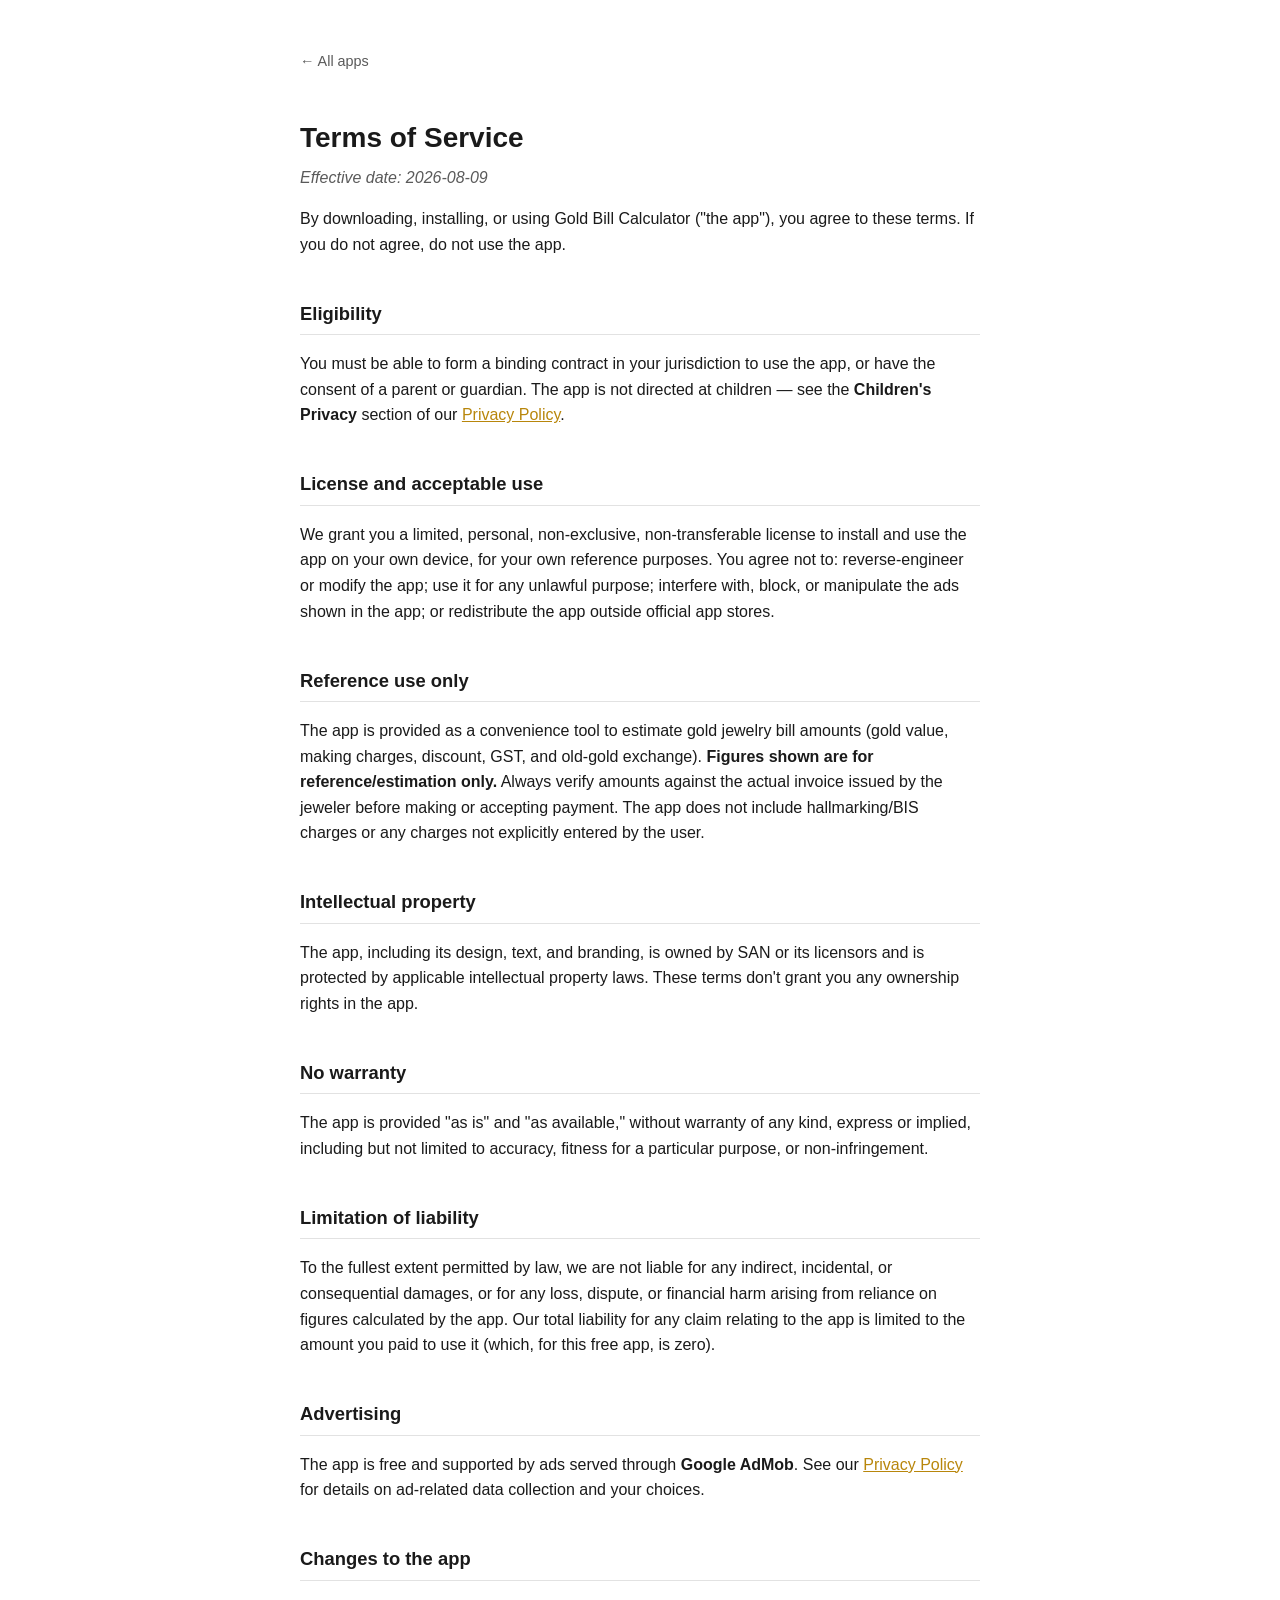
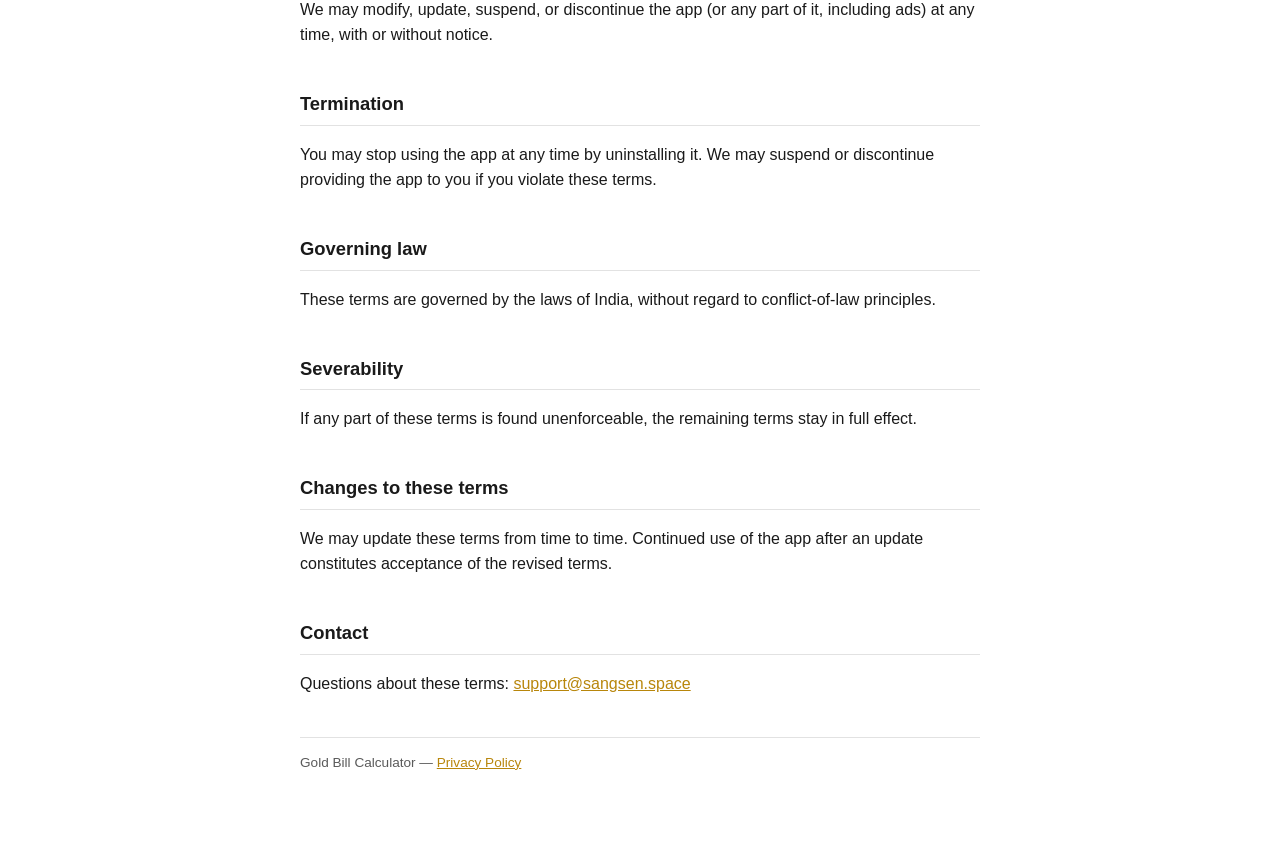
==== goldcalculator/terms-of-service.html @ dbc112a4 "Add privacy policy and terms of service for Gold Bill Calculator" ====
<!doctype html>
<html lang="en">
<head>
  <meta charset="utf-8">
  <meta name="viewport" content="width=device-width, initial-scale=1">
  <title>Terms of Service — Gold Bill Calculator</title>
  <link rel="stylesheet" href="/style.css">
</head>
<body>
  <main>
    <a class="back-link" href="/">&larr; All apps</a>
    <h1>Terms of Service</h1>
    <p class="effective-date">Effective date: 2026-08-09</p>

    <p>By downloading, installing, or using Gold Bill Calculator ("the
    app"), you agree to these terms. If you do not agree, do not use the
    app.</p>

    <h2>Eligibility</h2>
    <p>You must be able to form a binding contract in your jurisdiction to
    use the app, or have the consent of a parent or guardian. The app is
    not directed at children — see the <strong>Children's Privacy</strong>
    section of our <a href="/goldcalculator/privacy-policy.html">Privacy
    Policy</a>.</p>

    <h2>License and acceptable use</h2>
    <p>We grant you a limited, personal, non-exclusive, non-transferable
    license to install and use the app on your own device, for your own
    reference purposes. You agree not to: reverse-engineer or modify the
    app; use it for any unlawful purpose; interfere with, block, or
    manipulate the ads shown in the app; or redistribute the app outside
    official app stores.</p>

    <h2>Reference use only</h2>
    <p>The app is provided as a convenience tool to estimate gold jewelry
    bill amounts (gold value, making charges, discount, GST, and old-gold
    exchange). <strong>Figures shown are for reference/estimation
    only.</strong> Always verify amounts against the actual invoice issued
    by the jeweler before making or accepting payment. The app does not
    include hallmarking/BIS charges or any charges not explicitly entered
    by the user.</p>

    <h2>Intellectual property</h2>
    <p>The app, including its design, text, and branding, is owned by SAN
    or its licensors and is protected by applicable intellectual property
    laws. These terms don't grant you any ownership rights in the app.</p>

    <h2>No warranty</h2>
    <p>The app is provided "as is" and "as available," without warranty of
    any kind, express or implied, including but not limited to accuracy,
    fitness for a particular purpose, or non-infringement.</p>

    <h2>Limitation of liability</h2>
    <p>To the fullest extent permitted by law, we are not liable for any
    indirect, incidental, or consequential damages, or for any loss,
    dispute, or financial harm arising from reliance on figures calculated
    by the app. Our total liability for any claim relating to the app is
    limited to the amount you paid to use it (which, for this free app, is
    zero).</p>

    <h2>Advertising</h2>
    <p>The app is free and supported by ads served through <strong>Google
    AdMob</strong>. See our <a href="/goldcalculator/privacy-policy.html">Privacy
    Policy</a> for details on ad-related data collection and your
    choices.</p>

    <h2>Changes to the app</h2>
    <p>We may modify, update, suspend, or discontinue the app (or any part
    of it, including ads) at any time, with or without notice.</p>

    <h2>Termination</h2>
    <p>You may stop using the app at any time by uninstalling it. We may
    suspend or discontinue providing the app to you if you violate these
    terms.</p>

    <h2>Governing law</h2>
    <p>These terms are governed by the laws of India, without regard to
    conflict-of-law principles.</p>

    <h2>Severability</h2>
    <p>If any part of these terms is found unenforceable, the remaining
    terms stay in full effect.</p>

    <h2>Changes to these terms</h2>
    <p>We may update these terms from time to time. Continued use of the
    app after an update constitutes acceptance of the revised terms.</p>

    <h2>Contact</h2>
    <p>Questions about these terms:
    <a href="mailto:support@sangsen.space">support@sangsen.space</a></p>

    <footer>Gold Bill Calculator — <a href="/goldcalculator/privacy-policy.html">Privacy Policy</a></footer>
  </main>
</body>
</html>
---- style.css ----
:root {
  color-scheme: light dark;
  --bg: #ffffff;
  --ink: #1a1a1a;
  --ink-soft: #5a5a5a;
  --border: #e2e2e2;
  --accent: #b8860b;
  --card-bg: #faf9f7;
}

@media (prefers-color-scheme: dark) {
  :root {
    --bg: #121212;
    --ink: #ececec;
    --ink-soft: #a3a3a3;
    --border: #2c2c2c;
    --accent: #d4a72c;
    --card-bg: #1a1a1a;
  }
}

* {
  box-sizing: border-box;
}

body {
  margin: 0;
  background: var(--bg);
  color: var(--ink);
  font-family: -apple-system, BlinkMacSystemFont, "Segoe UI", Roboto,
    Helvetica, Arial, sans-serif;
  line-height: 1.6;
}

main {
  max-width: 720px;
  margin: 0 auto;
  padding: 48px 20px 80px;
}

h1 {
  font-size: 1.75rem;
  margin-bottom: 4px;
}

h2 {
  font-size: 1.15rem;
  margin-top: 2.25em;
  border-bottom: 1px solid var(--border);
  padding-bottom: 6px;
}

.effective-date {
  color: var(--ink-soft);
  font-style: italic;
  margin-top: 0;
}

a {
  color: var(--accent);
}

.back-link {
  display: inline-block;
  margin-bottom: 24px;
  font-size: 0.9rem;
  color: var(--ink-soft);
  text-decoration: none;
}

.back-link:hover {
  color: var(--accent);
}

.app-list {
  list-style: none;
  padding: 0;
  margin: 24px 0 0;
}

.app-list li {
  border: 1px solid var(--border);
  border-radius: 10px;
  padding: 16px 18px;
  margin-bottom: 12px;
  background: var(--card-bg);
}

.app-list a {
  font-weight: 600;
  text-decoration: none;
}

.app-list a:hover {
  text-decoration: underline;
}

.doc-links a {
  margin-right: 16px;
}

footer {
  margin-top: 3em;
  padding-top: 1em;
  border-top: 1px solid var(--border);
  color: var(--ink-soft);
  font-size: 0.85rem;
}
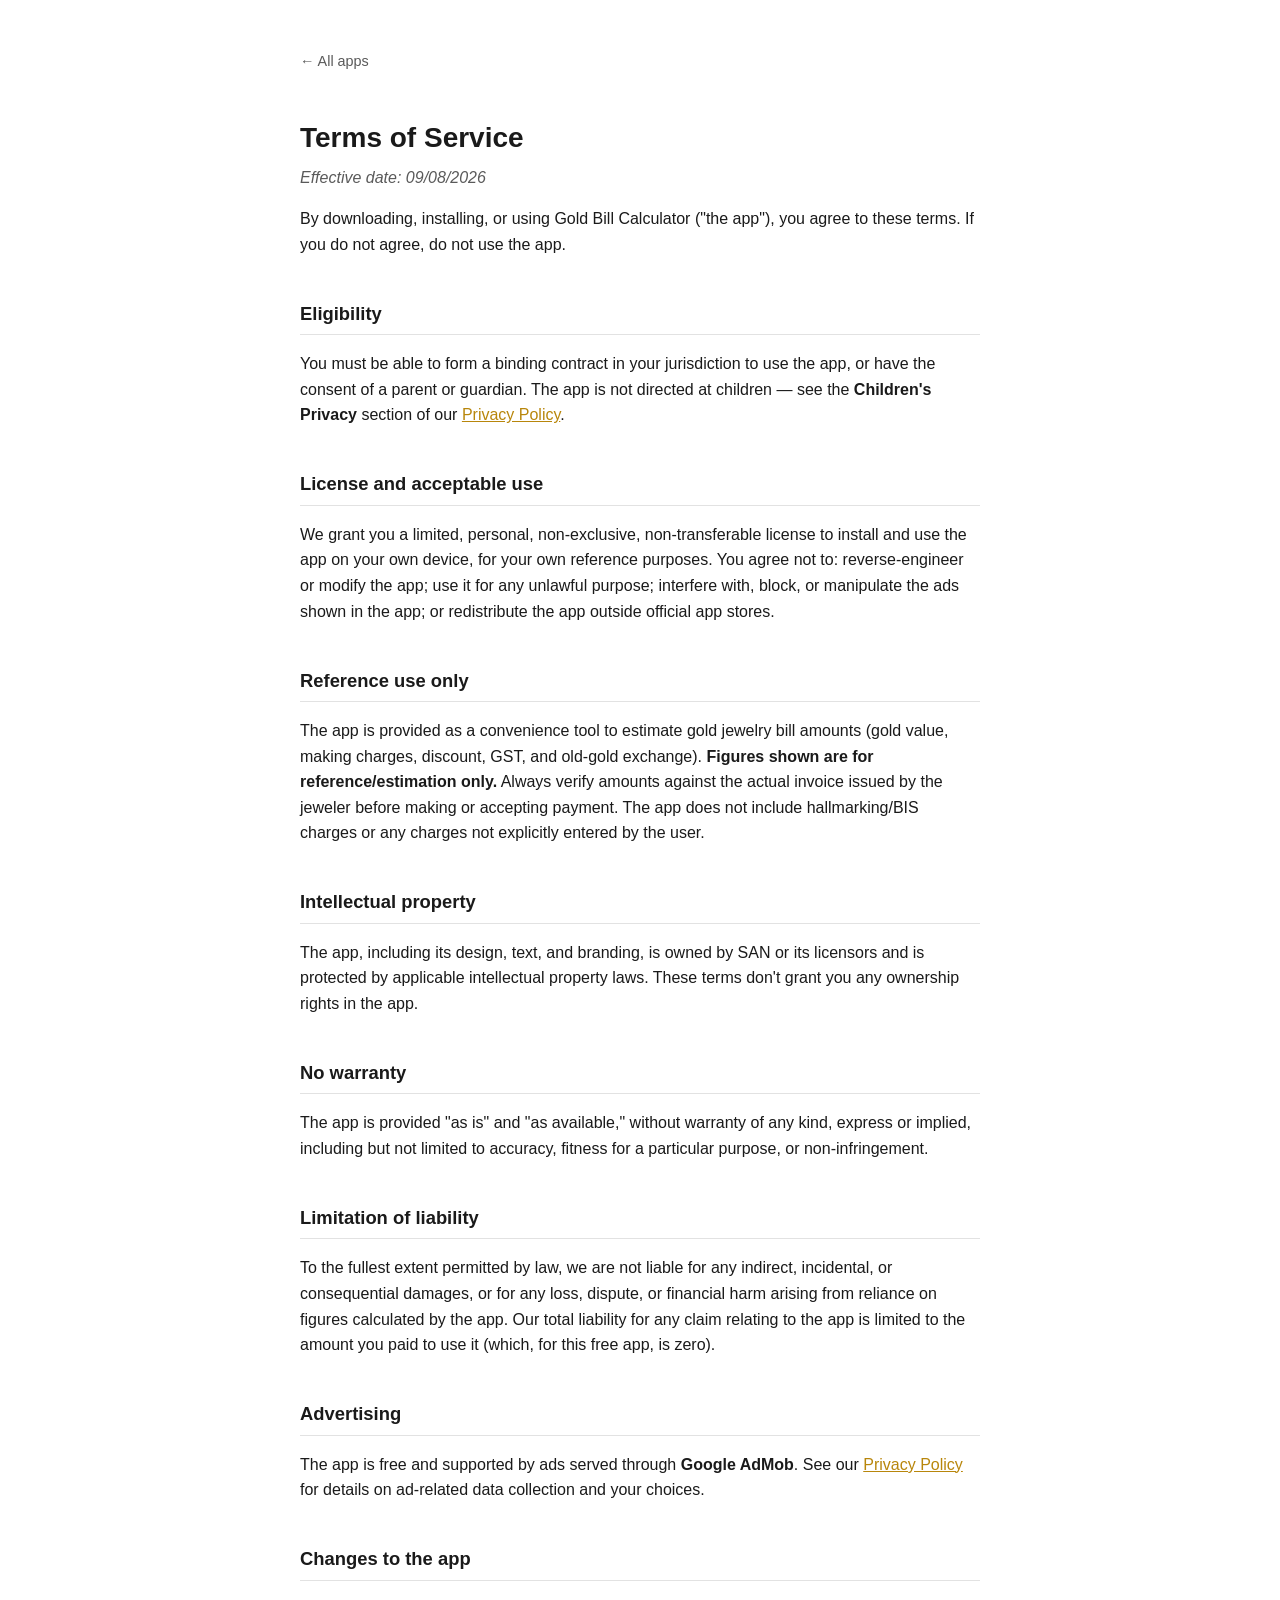
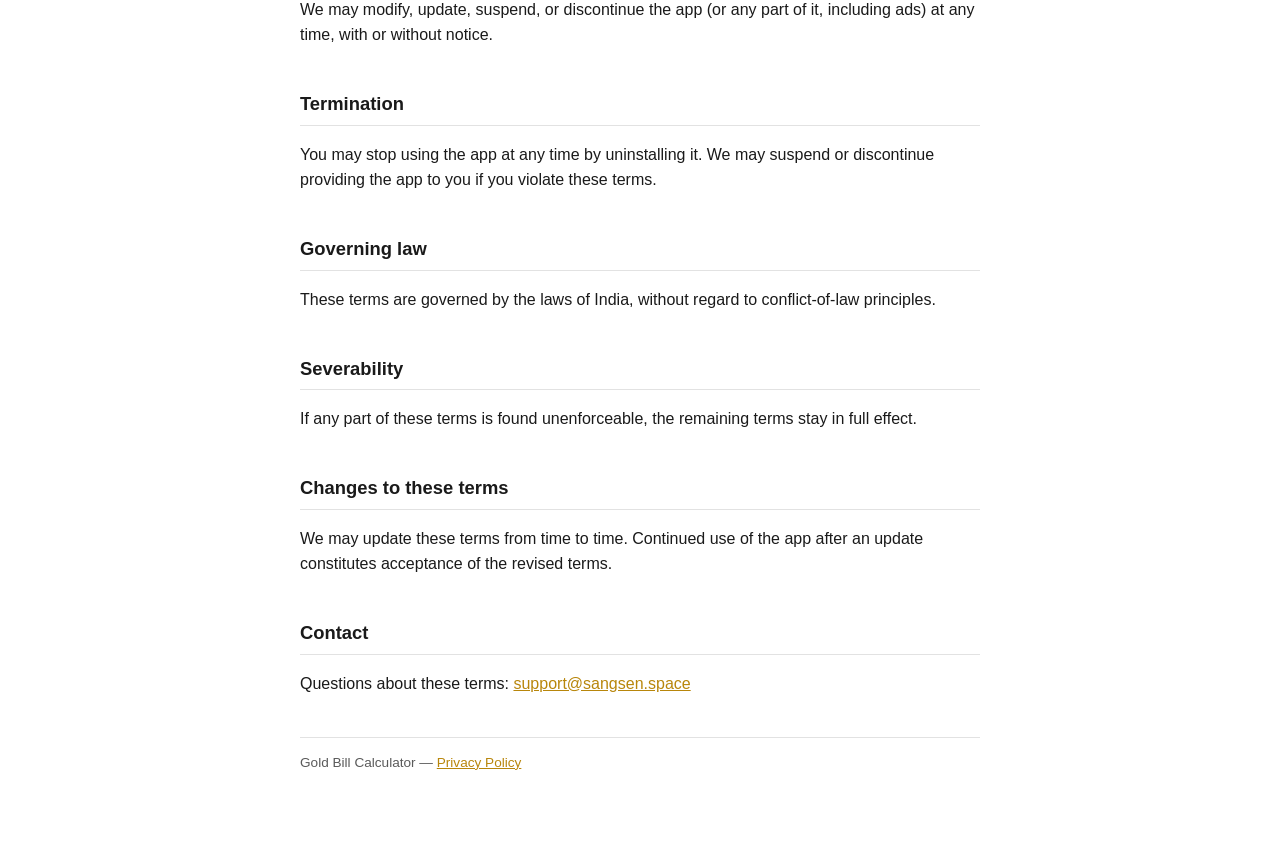
==== commit ae05d405: "Use dd/mm/yyyy effective date format" ====
--- a/goldcalculator/terms-of-service.html
+++ b/goldcalculator/terms-of-service.html
@@ -10,7 +10,7 @@
   <main>
     <a class="back-link" href="/">&larr; All apps</a>
     <h1>Terms of Service</h1>
-    <p class="effective-date">Effective date: 2026-08-09</p>
+    <p class="effective-date">Effective date: 09/08/2026</p>
 
     <p>By downloading, installing, or using Gold Bill Calculator ("the
     app"), you agree to these terms. If you do not agree, do not use the
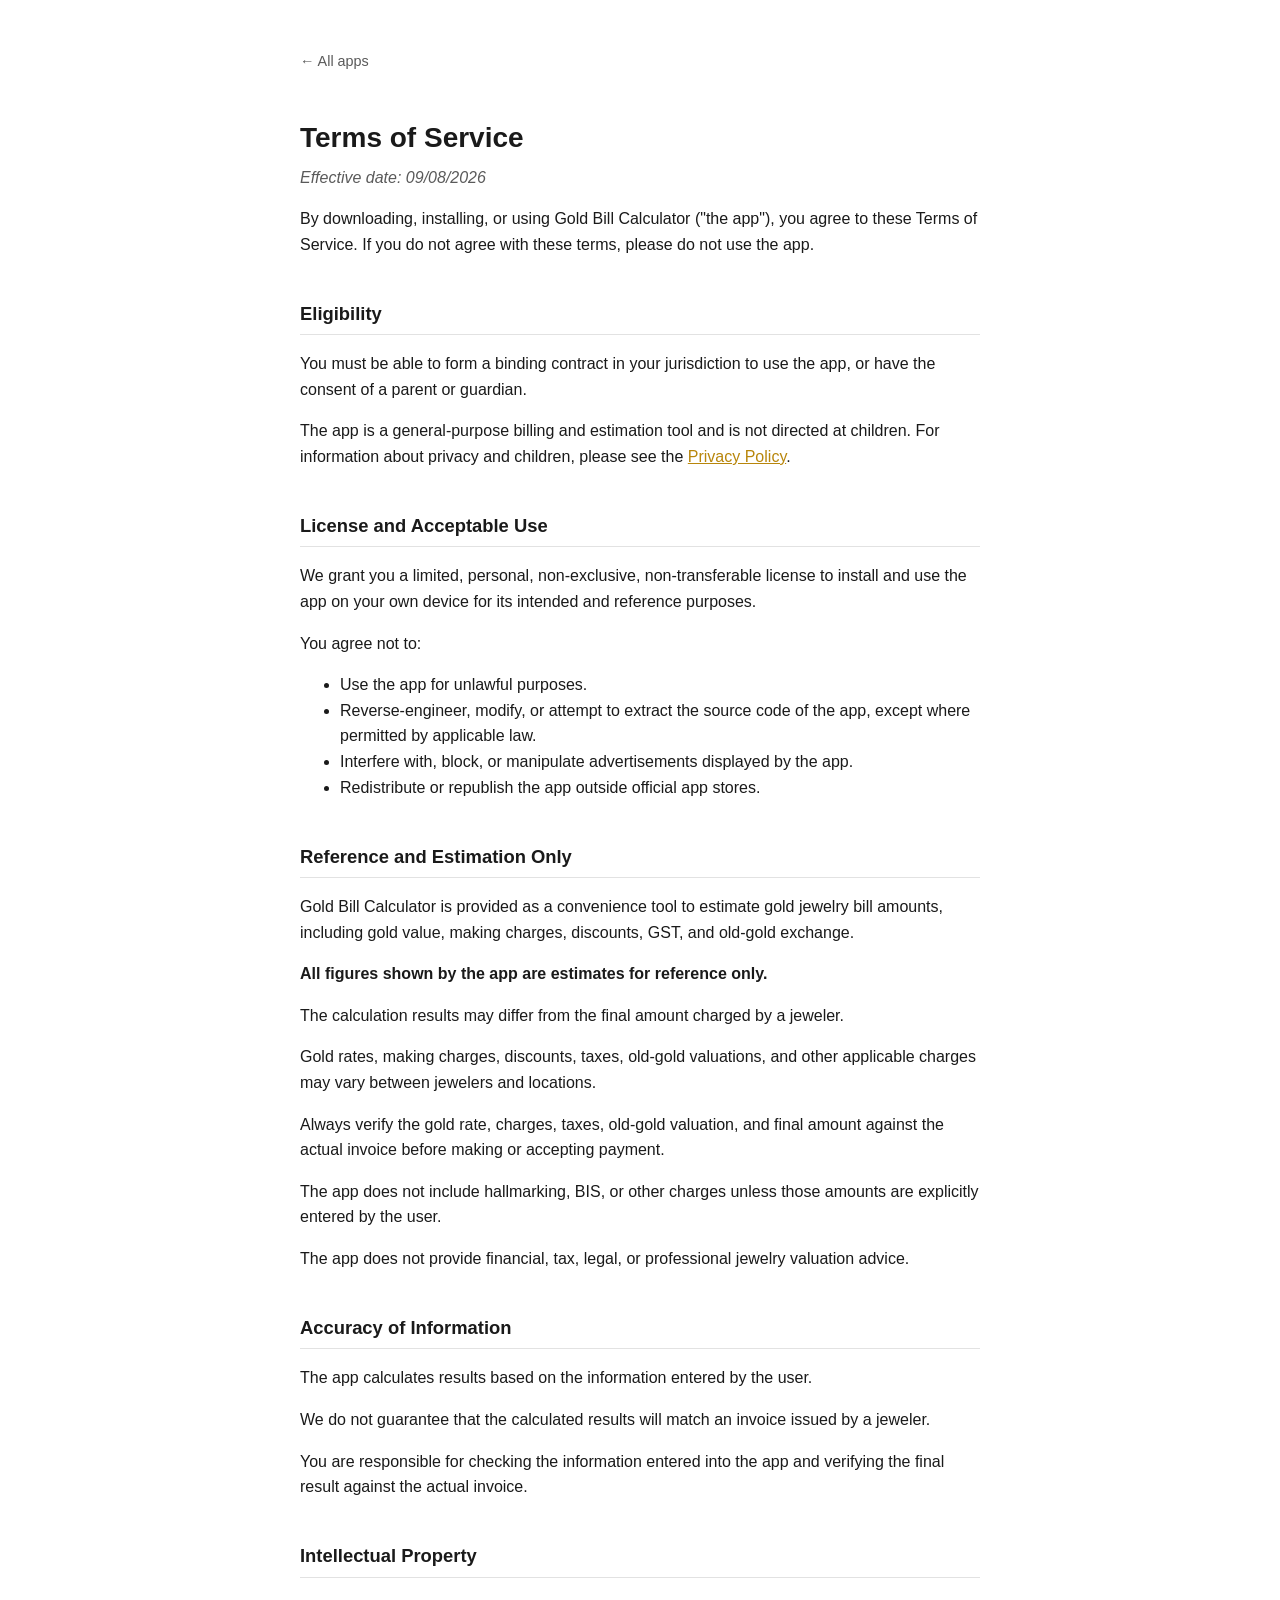
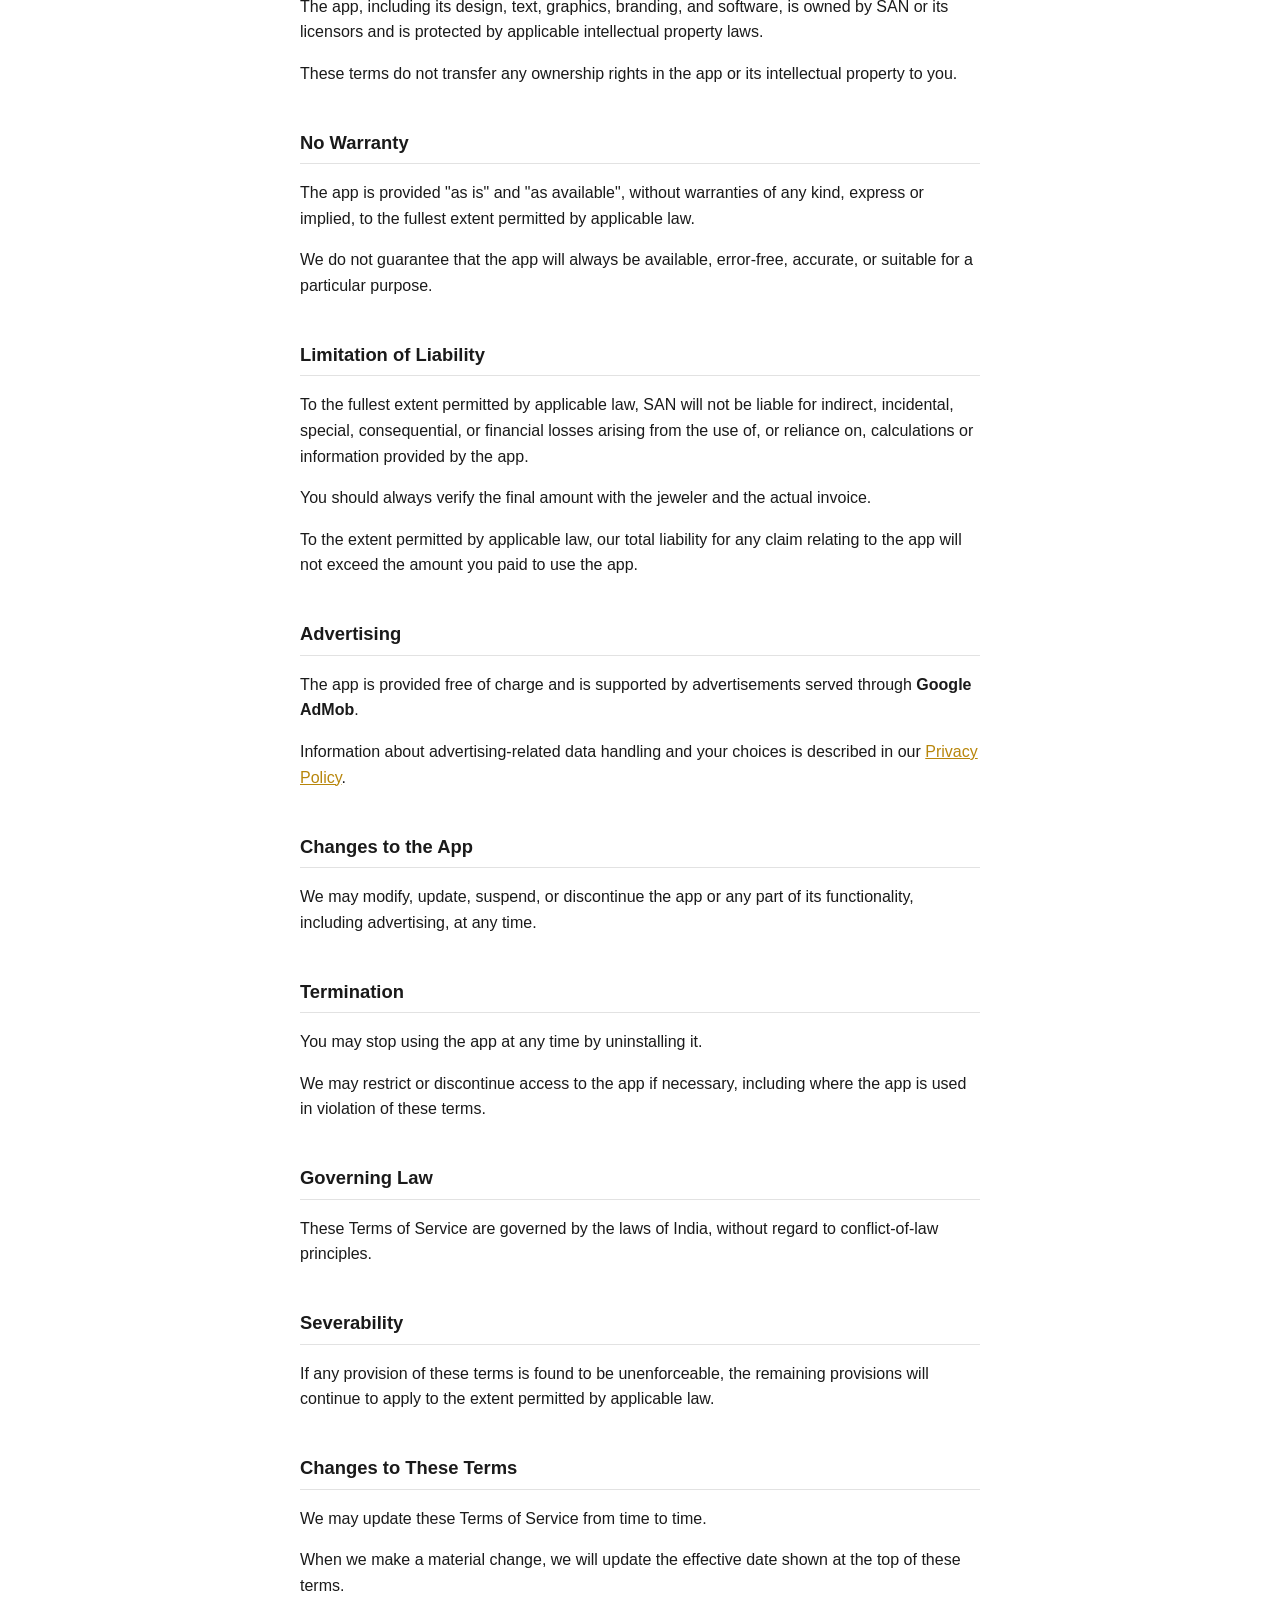
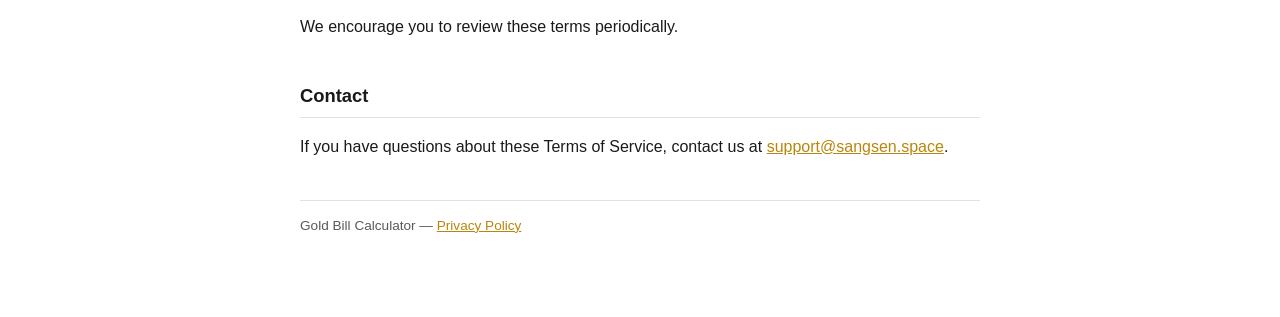
==== commit 7522f37f: "Rewrite privacy policy and terms with clearer AdMob/data disclosure" ====
--- a/goldcalculator/terms-of-service.html
+++ b/goldcalculator/terms-of-service.html
@@ -13,81 +13,118 @@
     <p class="effective-date">Effective date: 09/08/2026</p>
 
     <p>By downloading, installing, or using Gold Bill Calculator ("the
-    app"), you agree to these terms. If you do not agree, do not use the
-    app.</p>
+    app"), you agree to these Terms of Service. If you do not agree with
+    these terms, please do not use the app.</p>
 
     <h2>Eligibility</h2>
     <p>You must be able to form a binding contract in your jurisdiction to
-    use the app, or have the consent of a parent or guardian. The app is
-    not directed at children — see the <strong>Children's Privacy</strong>
-    section of our <a href="/goldcalculator/privacy-policy.html">Privacy
-    Policy</a>.</p>
+    use the app, or have the consent of a parent or guardian.</p>
+    <p>The app is a general-purpose billing and estimation tool and is not
+    directed at children. For information about privacy and children,
+    please see the
+    <a href="/goldcalculator/privacy-policy.html">Privacy Policy</a>.</p>
 
-    <h2>License and acceptable use</h2>
+    <h2>License and Acceptable Use</h2>
     <p>We grant you a limited, personal, non-exclusive, non-transferable
-    license to install and use the app on your own device, for your own
-    reference purposes. You agree not to: reverse-engineer or modify the
-    app; use it for any unlawful purpose; interfere with, block, or
-    manipulate the ads shown in the app; or redistribute the app outside
-    official app stores.</p>
+    license to install and use the app on your own device for its intended
+    and reference purposes.</p>
+    <p>You agree not to:</p>
+    <ul>
+      <li>Use the app for unlawful purposes.</li>
+      <li>Reverse-engineer, modify, or attempt to extract the source code
+      of the app, except where permitted by applicable law.</li>
+      <li>Interfere with, block, or manipulate advertisements displayed by
+      the app.</li>
+      <li>Redistribute or republish the app outside official app
+      stores.</li>
+    </ul>
 
-    <h2>Reference use only</h2>
-    <p>The app is provided as a convenience tool to estimate gold jewelry
-    bill amounts (gold value, making charges, discount, GST, and old-gold
-    exchange). <strong>Figures shown are for reference/estimation
-    only.</strong> Always verify amounts against the actual invoice issued
-    by the jeweler before making or accepting payment. The app does not
-    include hallmarking/BIS charges or any charges not explicitly entered
-    by the user.</p>
+    <h2>Reference and Estimation Only</h2>
+    <p>Gold Bill Calculator is provided as a convenience tool to estimate
+    gold jewelry bill amounts, including gold value, making charges,
+    discounts, GST, and old-gold exchange.</p>
+    <p><strong>All figures shown by the app are estimates for reference
+    only.</strong></p>
+    <p>The calculation results may differ from the final amount charged by
+    a jeweler.</p>
+    <p>Gold rates, making charges, discounts, taxes, old-gold valuations,
+    and other applicable charges may vary between jewelers and
+    locations.</p>
+    <p>Always verify the gold rate, charges, taxes, old-gold valuation, and
+    final amount against the actual invoice before making or accepting
+    payment.</p>
+    <p>The app does not include hallmarking, BIS, or other charges unless
+    those amounts are explicitly entered by the user.</p>
+    <p>The app does not provide financial, tax, legal, or professional
+    jewelry valuation advice.</p>
 
-    <h2>Intellectual property</h2>
-    <p>The app, including its design, text, and branding, is owned by SAN
-    or its licensors and is protected by applicable intellectual property
-    laws. These terms don't grant you any ownership rights in the app.</p>
+    <h2>Accuracy of Information</h2>
+    <p>The app calculates results based on the information entered by the
+    user.</p>
+    <p>We do not guarantee that the calculated results will match an
+    invoice issued by a jeweler.</p>
+    <p>You are responsible for checking the information entered into the
+    app and verifying the final result against the actual invoice.</p>
 
-    <h2>No warranty</h2>
-    <p>The app is provided "as is" and "as available," without warranty of
-    any kind, express or implied, including but not limited to accuracy,
-    fitness for a particular purpose, or non-infringement.</p>
+    <h2>Intellectual Property</h2>
+    <p>The app, including its design, text, graphics, branding, and
+    software, is owned by SAN or its licensors and is protected by
+    applicable intellectual property laws.</p>
+    <p>These terms do not transfer any ownership rights in the app or its
+    intellectual property to you.</p>
 
-    <h2>Limitation of liability</h2>
-    <p>To the fullest extent permitted by law, we are not liable for any
-    indirect, incidental, or consequential damages, or for any loss,
-    dispute, or financial harm arising from reliance on figures calculated
-    by the app. Our total liability for any claim relating to the app is
-    limited to the amount you paid to use it (which, for this free app, is
-    zero).</p>
+    <h2>No Warranty</h2>
+    <p>The app is provided "as is" and "as available", without warranties
+    of any kind, express or implied, to the fullest extent permitted by
+    applicable law.</p>
+    <p>We do not guarantee that the app will always be available,
+    error-free, accurate, or suitable for a particular purpose.</p>
+
+    <h2>Limitation of Liability</h2>
+    <p>To the fullest extent permitted by applicable law, SAN will not be
+    liable for indirect, incidental, special, consequential, or financial
+    losses arising from the use of, or reliance on, calculations or
+    information provided by the app.</p>
+    <p>You should always verify the final amount with the jeweler and the
+    actual invoice.</p>
+    <p>To the extent permitted by applicable law, our total liability for
+    any claim relating to the app will not exceed the amount you paid to
+    use the app.</p>
 
     <h2>Advertising</h2>
-    <p>The app is free and supported by ads served through <strong>Google
-    AdMob</strong>. See our <a href="/goldcalculator/privacy-policy.html">Privacy
-    Policy</a> for details on ad-related data collection and your
-    choices.</p>
+    <p>The app is provided free of charge and is supported by advertisements
+    served through <strong>Google AdMob</strong>.</p>
+    <p>Information about advertising-related data handling and your choices
+    is described in our
+    <a href="/goldcalculator/privacy-policy.html">Privacy Policy</a>.</p>
 
-    <h2>Changes to the app</h2>
-    <p>We may modify, update, suspend, or discontinue the app (or any part
-    of it, including ads) at any time, with or without notice.</p>
+    <h2>Changes to the App</h2>
+    <p>We may modify, update, suspend, or discontinue the app or any part
+    of its functionality, including advertising, at any time.</p>
 
     <h2>Termination</h2>
-    <p>You may stop using the app at any time by uninstalling it. We may
-    suspend or discontinue providing the app to you if you violate these
-    terms.</p>
+    <p>You may stop using the app at any time by uninstalling it.</p>
+    <p>We may restrict or discontinue access to the app if necessary,
+    including where the app is used in violation of these terms.</p>
 
-    <h2>Governing law</h2>
-    <p>These terms are governed by the laws of India, without regard to
-    conflict-of-law principles.</p>
+    <h2>Governing Law</h2>
+    <p>These Terms of Service are governed by the laws of India, without
+    regard to conflict-of-law principles.</p>
 
     <h2>Severability</h2>
-    <p>If any part of these terms is found unenforceable, the remaining
-    terms stay in full effect.</p>
+    <p>If any provision of these terms is found to be unenforceable, the
+    remaining provisions will continue to apply to the extent permitted by
+    applicable law.</p>
 
-    <h2>Changes to these terms</h2>
-    <p>We may update these terms from time to time. Continued use of the
-    app after an update constitutes acceptance of the revised terms.</p>
+    <h2>Changes to These Terms</h2>
+    <p>We may update these Terms of Service from time to time.</p>
+    <p>When we make a material change, we will update the effective date
+    shown at the top of these terms.</p>
+    <p>We encourage you to review these terms periodically.</p>
 
     <h2>Contact</h2>
-    <p>Questions about these terms:
-    <a href="mailto:support@sangsen.space">support@sangsen.space</a></p>
+    <p>If you have questions about these Terms of Service, contact us at
+    <a href="mailto:support@sangsen.space">support@sangsen.space</a>.</p>
 
     <footer>Gold Bill Calculator — <a href="/goldcalculator/privacy-policy.html">Privacy Policy</a></footer>
   </main>
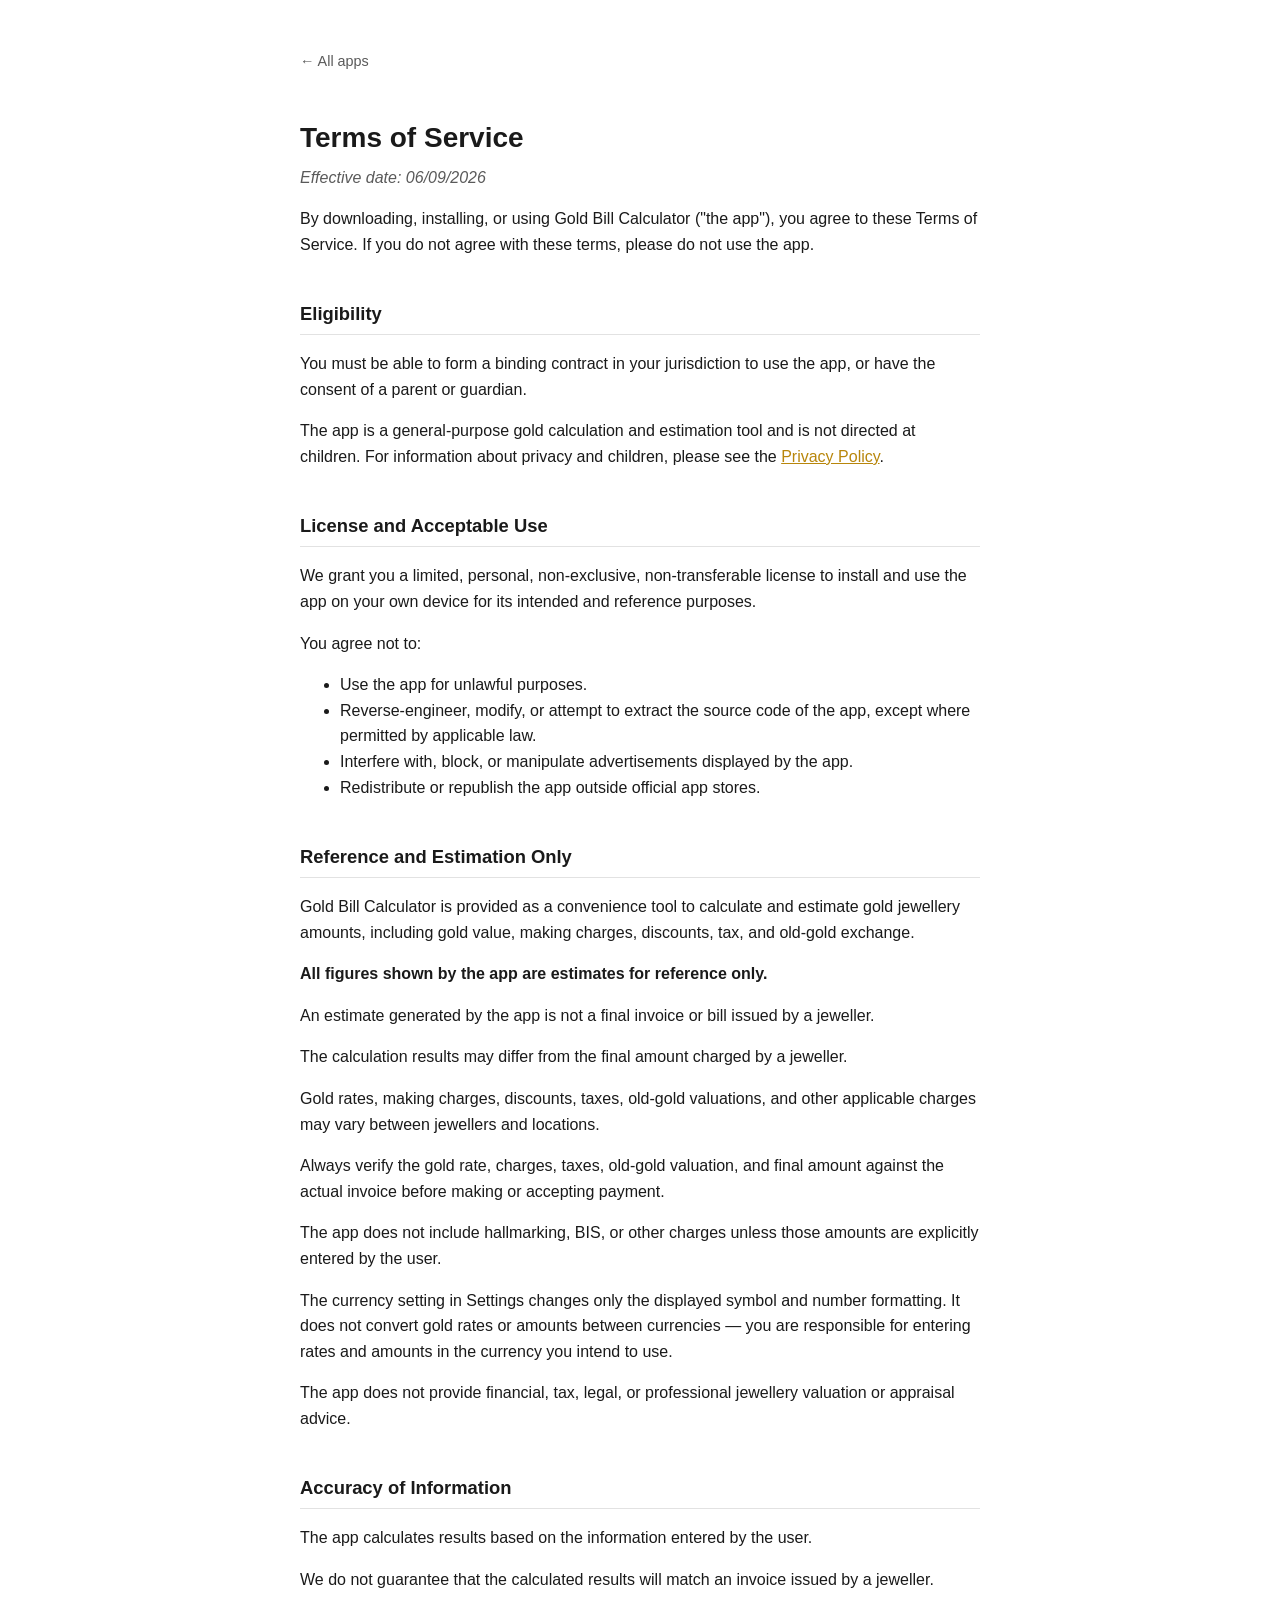
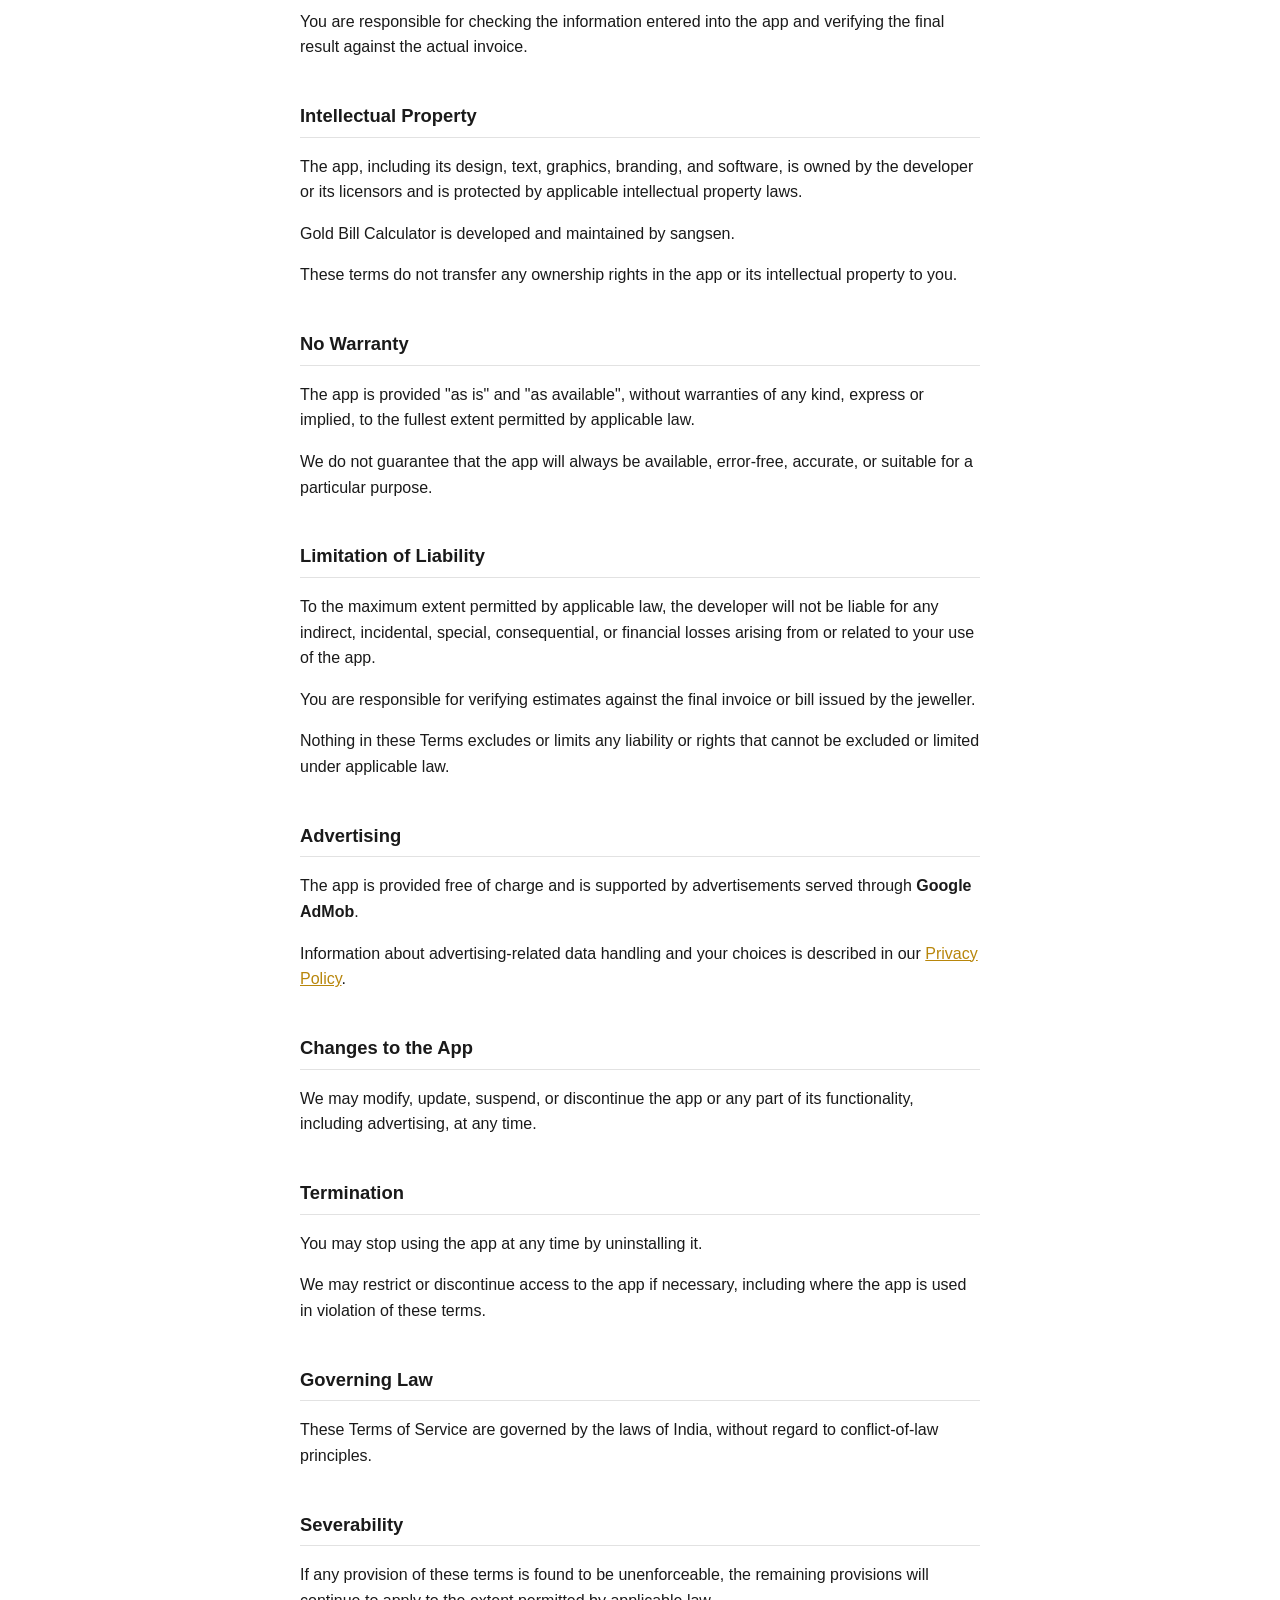
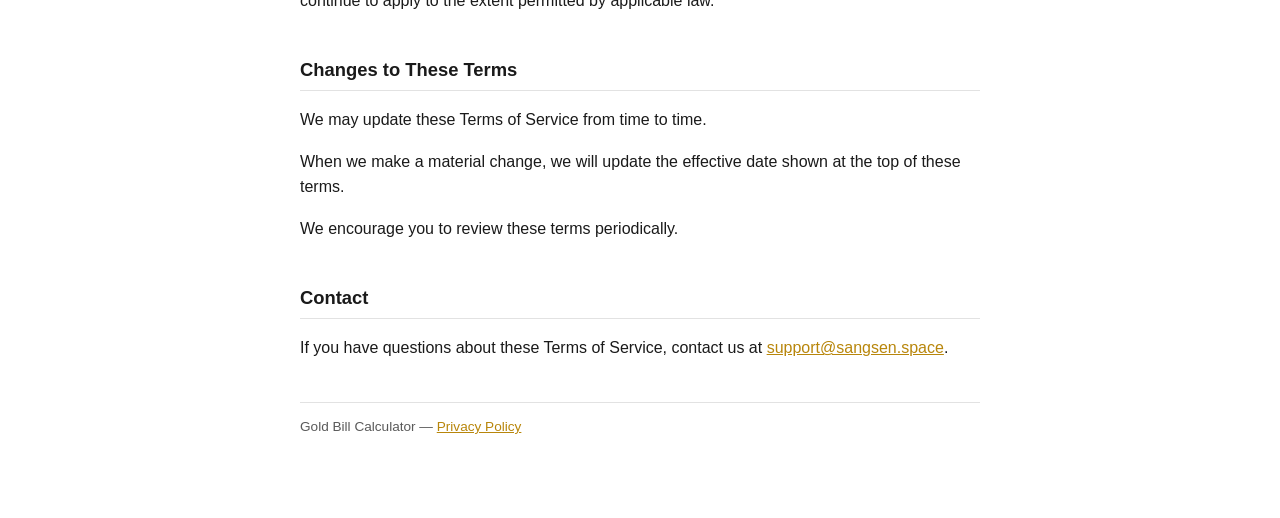
==== commit 07987e99: "Sync Gold Bill Calculator legal pages with app (effective 06/09/2026) Brings the hosted copies in li" ====
--- a/goldcalculator/terms-of-service.html
+++ b/goldcalculator/terms-of-service.html
@@ -10,7 +10,7 @@
   <main>
     <a class="back-link" href="/">&larr; All apps</a>
     <h1>Terms of Service</h1>
-    <p class="effective-date">Effective date: 09/08/2026</p>
+    <p class="effective-date">Effective date: 06/09/2026</p>
 
     <p>By downloading, installing, or using Gold Bill Calculator ("the
     app"), you agree to these Terms of Service. If you do not agree with
@@ -19,8 +19,8 @@
     <h2>Eligibility</h2>
     <p>You must be able to form a binding contract in your jurisdiction to
     use the app, or have the consent of a parent or guardian.</p>
-    <p>The app is a general-purpose billing and estimation tool and is not
-    directed at children. For information about privacy and children,
+    <p>The app is a general-purpose gold calculation and estimation tool and
+    is not directed at children. For information about privacy and children,
     please see the
     <a href="/goldcalculator/privacy-policy.html">Privacy Policy</a>.</p>
 
@@ -40,36 +40,43 @@
     </ul>
 
     <h2>Reference and Estimation Only</h2>
-    <p>Gold Bill Calculator is provided as a convenience tool to estimate
-    gold jewelry bill amounts, including gold value, making charges,
-    discounts, GST, and old-gold exchange.</p>
+    <p>Gold Bill Calculator is provided as a convenience tool to calculate
+    and estimate gold jewellery amounts, including gold value, making
+    charges, discounts, tax, and old-gold exchange.</p>
     <p><strong>All figures shown by the app are estimates for reference
     only.</strong></p>
+    <p>An estimate generated by the app is not a final invoice or bill
+    issued by a jeweller.</p>
     <p>The calculation results may differ from the final amount charged by
-    a jeweler.</p>
+    a jeweller.</p>
     <p>Gold rates, making charges, discounts, taxes, old-gold valuations,
-    and other applicable charges may vary between jewelers and
+    and other applicable charges may vary between jewellers and
     locations.</p>
     <p>Always verify the gold rate, charges, taxes, old-gold valuation, and
     final amount against the actual invoice before making or accepting
     payment.</p>
     <p>The app does not include hallmarking, BIS, or other charges unless
     those amounts are explicitly entered by the user.</p>
+    <p>The currency setting in Settings changes only the displayed symbol
+    and number formatting. It does not convert gold rates or amounts between
+    currencies — you are responsible for entering rates and amounts in the
+    currency you intend to use.</p>
     <p>The app does not provide financial, tax, legal, or professional
-    jewelry valuation advice.</p>
+    jewellery valuation or appraisal advice.</p>
 
     <h2>Accuracy of Information</h2>
     <p>The app calculates results based on the information entered by the
     user.</p>
     <p>We do not guarantee that the calculated results will match an
-    invoice issued by a jeweler.</p>
+    invoice issued by a jeweller.</p>
     <p>You are responsible for checking the information entered into the
     app and verifying the final result against the actual invoice.</p>
 
     <h2>Intellectual Property</h2>
     <p>The app, including its design, text, graphics, branding, and
-    software, is owned by SAN or its licensors and is protected by
+    software, is owned by the developer or its licensors and is protected by
     applicable intellectual property laws.</p>
+    <p>Gold Bill Calculator is developed and maintained by sangsen.</p>
     <p>These terms do not transfer any ownership rights in the app or its
     intellectual property to you.</p>
 
@@ -81,15 +88,13 @@
     error-free, accurate, or suitable for a particular purpose.</p>
 
     <h2>Limitation of Liability</h2>
-    <p>To the fullest extent permitted by applicable law, SAN will not be
-    liable for indirect, incidental, special, consequential, or financial
-    losses arising from the use of, or reliance on, calculations or
-    information provided by the app.</p>
-    <p>You should always verify the final amount with the jeweler and the
-    actual invoice.</p>
-    <p>To the extent permitted by applicable law, our total liability for
-    any claim relating to the app will not exceed the amount you paid to
-    use the app.</p>
+    <p>To the maximum extent permitted by applicable law, the developer will
+    not be liable for any indirect, incidental, special, consequential, or
+    financial losses arising from or related to your use of the app.</p>
+    <p>You are responsible for verifying estimates against the final invoice
+    or bill issued by the jeweller.</p>
+    <p>Nothing in these Terms excludes or limits any liability or rights
+    that cannot be excluded or limited under applicable law.</p>
 
     <h2>Advertising</h2>
     <p>The app is provided free of charge and is supported by advertisements
